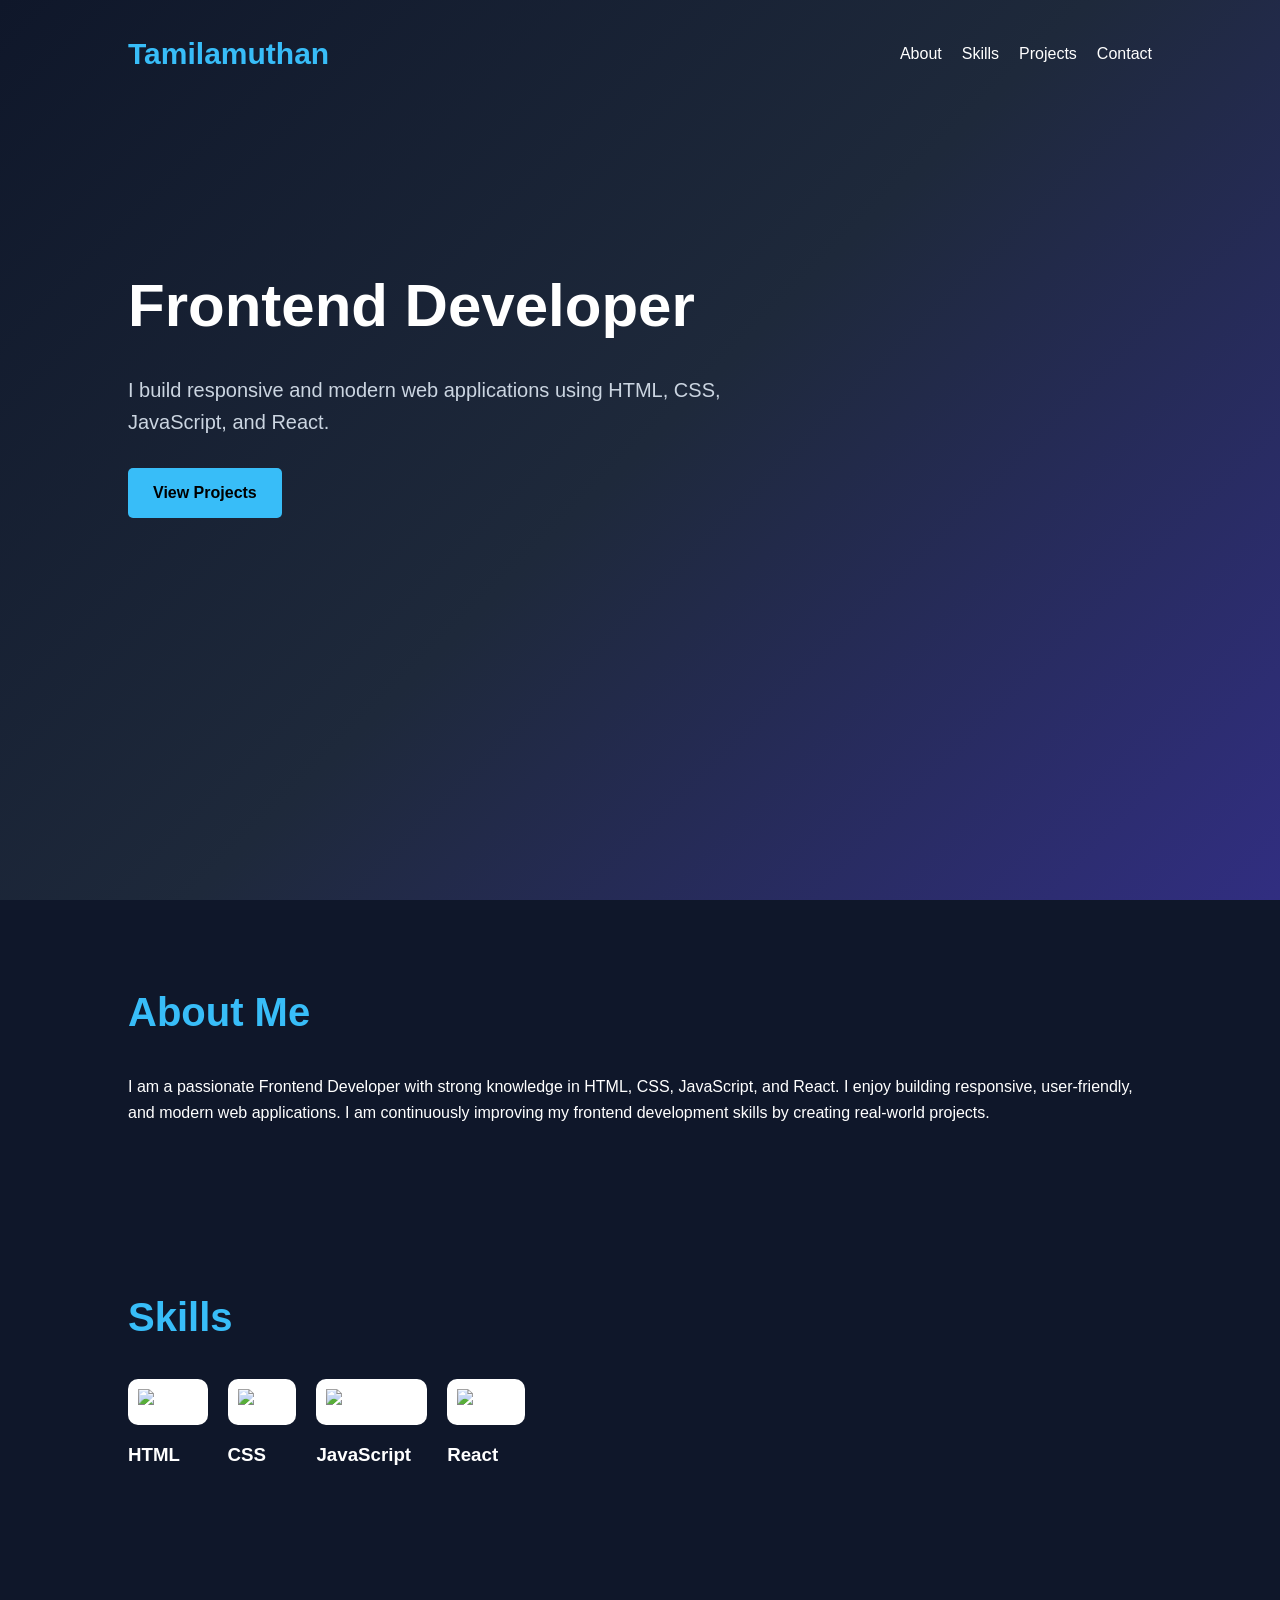
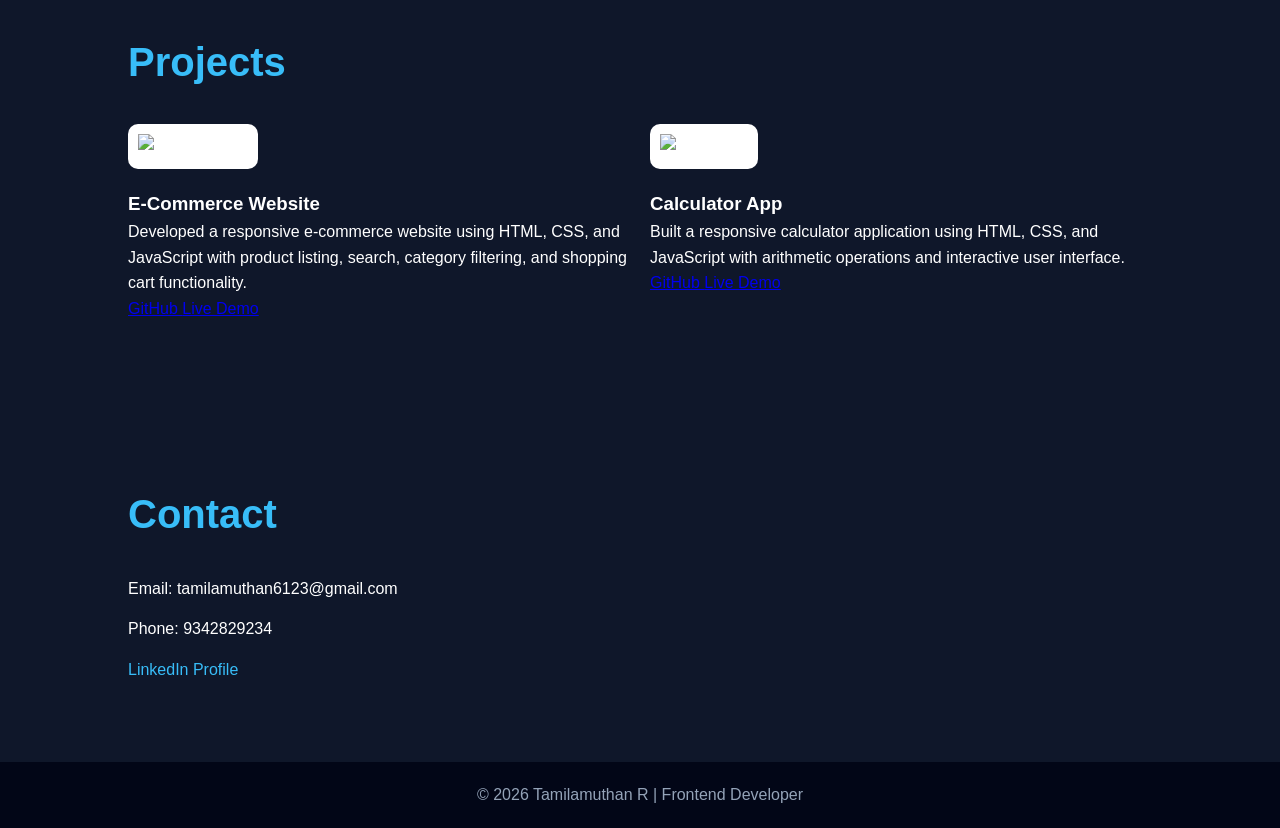
==== index.html @ c472a13f "Rename portfolio.html to index.html" ====
<!DOCTYPE html>
<html lang="en">

<head>
    <meta charset="UTF-8">
    <meta name="viewport" content="width=device-width, initial-scale=1.0">
    <title>Tamilamuthan | Frontend Developer</title>
    <link rel="stylesheet" href="portfolio.css">
</head>

<body>

    <header class="hero">

        <nav>

            <h2 class="logo">Tamilamuthan</h2>

            <ul>
                <li><a href="#about">About</a></li>
                <li><a href="#skills">Skills</a></li>
                <li><a href="#projects">Projects</a></li>
                <li><a href="#contact">Contact</a></li>
            </ul>

        </nav>

        <div class="hero-content">

            <h1>Frontend Developer</h1>

            <p>
                I build responsive and modern web applications using
                HTML, CSS, JavaScript, and React.
            </p>

            <a href="#projects" class="btn">
                View Projects
            </a>

        </div>

    </header>

    <section id="about" class="section">

        <h2>About Me</h2>

        <p>
            I am a passionate Frontend Developer with strong knowledge
            in HTML, CSS, JavaScript, and React. I enjoy building
            responsive, user-friendly, and modern web applications.
            I am continuously improving my frontend development skills
            by creating real-world projects.
        </p>

    </section>

    <section id="skills" class="section">

        <h2>Skills</h2>

        <div class="skills-container">

            <div class="skill-card">
                <img src="./Image/HTML.jpg" alt="HTML">
                <h3>HTML</h3>
            </div>

            <div class="skill-card">
                <img src="./Image/CSS.jpg" alt="CSS">
                <h3>CSS</h3>
            </div>

            <div class="skill-card">
                <img src="./Image/JavaScript.jpg" alt="JavaScript">
                <h3>JavaScript</h3>
            </div>

            <div class="skill-card">
                <img src="./Image/React.jpg" alt="React">
                <h3>React</h3>
            </div>

        </div>

    </section>

    <section id="projects" class="section">

        <h2>Projects</h2>

        <div class="project-container">

            <div class="project-card">

                <img src="./Image/ecommerce.jpg" alt="E-Commerce">

                <h3>E-Commerce Website</h3>

                <p>
                    Developed a responsive e-commerce website using
                    HTML, CSS, and JavaScript with product listing,
                    search, category filtering, and shopping cart functionality.
                </p>

                <div class="project-links">

                    <a href="https://github.com/Tamilamuthan-code/ecommerce-project.git" target="_blank">
                        GitHub
                    </a>

                    <a href="https://ecommerce-project-2026.netlify.app" target="_blank">
                        Live Demo
                    </a>

                </div>

            </div>

            <div class="project-card">

                <img src="./Image/calculator.jpg" alt="Calculator">

                <h3>Calculator App</h3>

                <p>
                    Built a responsive calculator application using
                    HTML, CSS, and JavaScript with arithmetic operations
                    and interactive user interface.
                </p>

                <div class="project-links">

                    <a href="https://github.com/Tamilamuthan-code/calculator-app.git" target="_blank">
                        GitHub
                    </a>

                    <a href="https://calculator-project-2026.netlify.app" target="_blank">
                        Live Demo
                    </a>

                </div>

            </div>

        </div>

    </section>

    <section id="contact" class="section">

        <h2>Contact</h2>

        <div class="contact-container">

            <p>Email: tamilamuthan6123@gmail.com</p>

            <p>Phone: 9342829234</p>

            <a href="https://www.linkedin.com/in/tamilamuthan-r-a34b063ab?utm_source=share_via&utm_content=profile&utm_medium=member_android"
                target="_blank">
                LinkedIn Profile
            </a>

        </div>

    </section>

    <footer>

        <p>
            © 2026 Tamilamuthan R | Frontend Developer
        </p>

    </footer>

    <script src="portfolio.js"></script>

</body>

</html>
---- portfolio.css ----
*{
    margin: 0;
    padding: 0;
    box-sizing: border-box;
}

html{
    scroll-behavior: smooth;
}

body{
    font-family: Arial, Helvetica, sans-serif;
    background: #0f172a;
    color: white;
    line-height: 1.6;
}

.hero{
    min-height: 100vh;
    background: linear-gradient(135deg,#0f172a,#1e293b,#312e81);
    padding: 30px 10%;
}

nav{
    display: flex;
    justify-content: space-between;
    align-items: center;
}

.logo{
    font-size: 30px;
    color: #38bdf8;
}

nav ul{
    display: flex;
    gap: 20px;
    list-style: none;
}

nav ul li a{
    color: white;
    text-decoration: none;
    transition: 0.3s;
}

nav ul li a:hover{
    color: #38bdf8;
}

.hero-content{
    margin-top: 180px;
    max-width: 600px;
}

.hero-content h1{
    font-size: 60px;
    margin-bottom: 20px;
}

.hero-content p{
    font-size: 20px;
    margin-bottom: 30px;
    color: #cbd5e1;
}

.btn{
    display: inline-block;
    padding: 12px 25px;
    background: #38bdf8;
    color: black;
    text-decoration: none;
    border-radius: 5px;
    font-weight: bold;
    transition: 0.3s;
}

.btn:hover{
    transform: scale(1.05);
}

.section{
    padding: 80px 10%;
}

.section h2{
    font-size: 40px;
    margin-bottom: 30px;
    color: #38bdf8;
}

.skills-container{
    display: flex;
    flex-wrap: wrap;
    gap: 20px;
}

.skill-card img{
    width: 100%;
    height: 250px;
    object-fit: contain;
    background: white;
    border-radius: 10px;
    margin-bottom: 15px;
    padding: 10px;
}

.skill-card:hover{
    transform: translateY(-5px);
}

.project-container{
    display: grid;
    grid-template-columns: repeat(auto-fit,minmax(300px,1fr));
    gap: 20px;
}

.project-card img{
    width: 100%;
    height: 220px;
    object-fit: contain;
    background: white;
    border-radius: 10px;
    margin-bottom: 20px;
    padding: 10px;
}
.project-card:hover{
    transform: translateY(5px);
}

.contact-container{
    display: flex;
    flex-direction: column;
    gap: 15px;
}

.contact-container a{
    color: #38bdf8;
    text-decoration: none;
}

footer{
    text-align: center;
    padding: 20px;
    background: #020617;
    color: #94a3b8;
}

@media(max-width:768px){

    nav{
        flex-direction: column;
        gap: 20px;
    }

    .hero-content{
        margin-top: 120px;
    }

    .hero-content h1{
        font-size: 40px;
    }

    .hero-content p{
        font-size: 18px;
    }
}
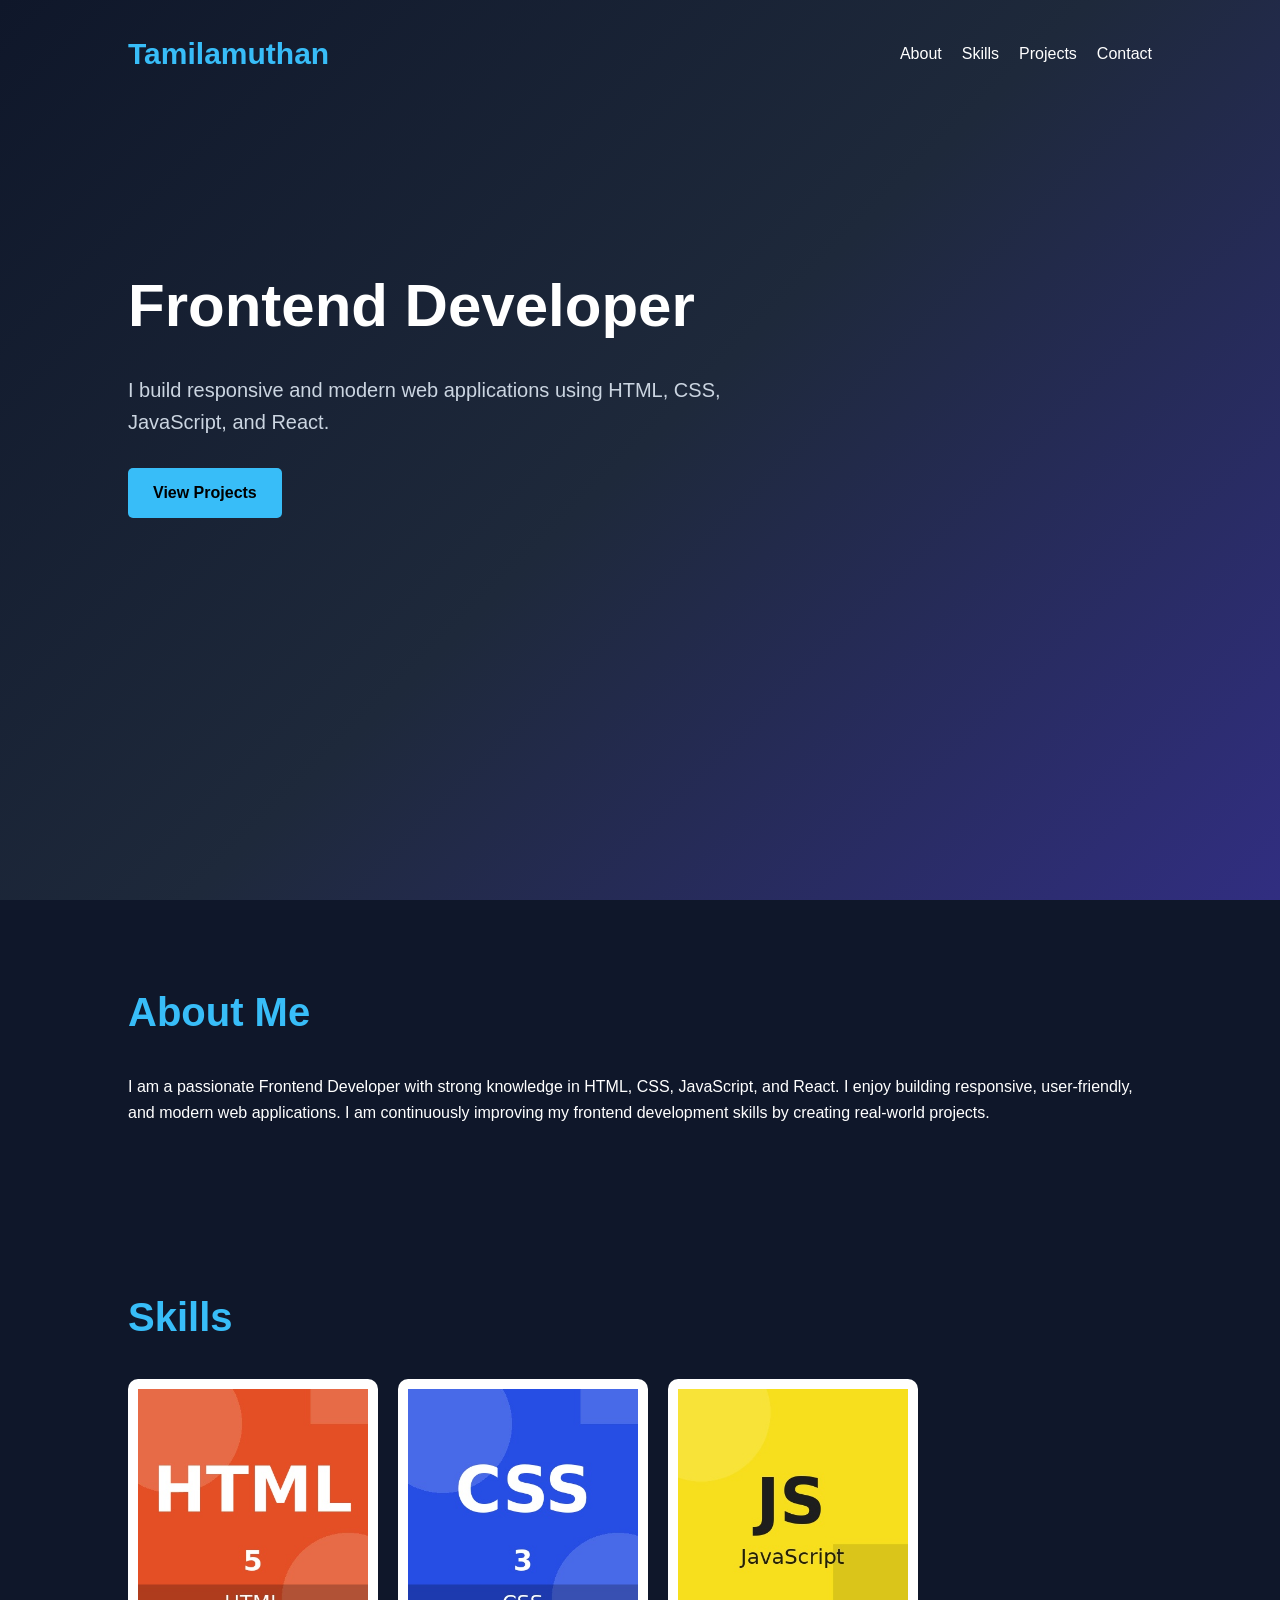
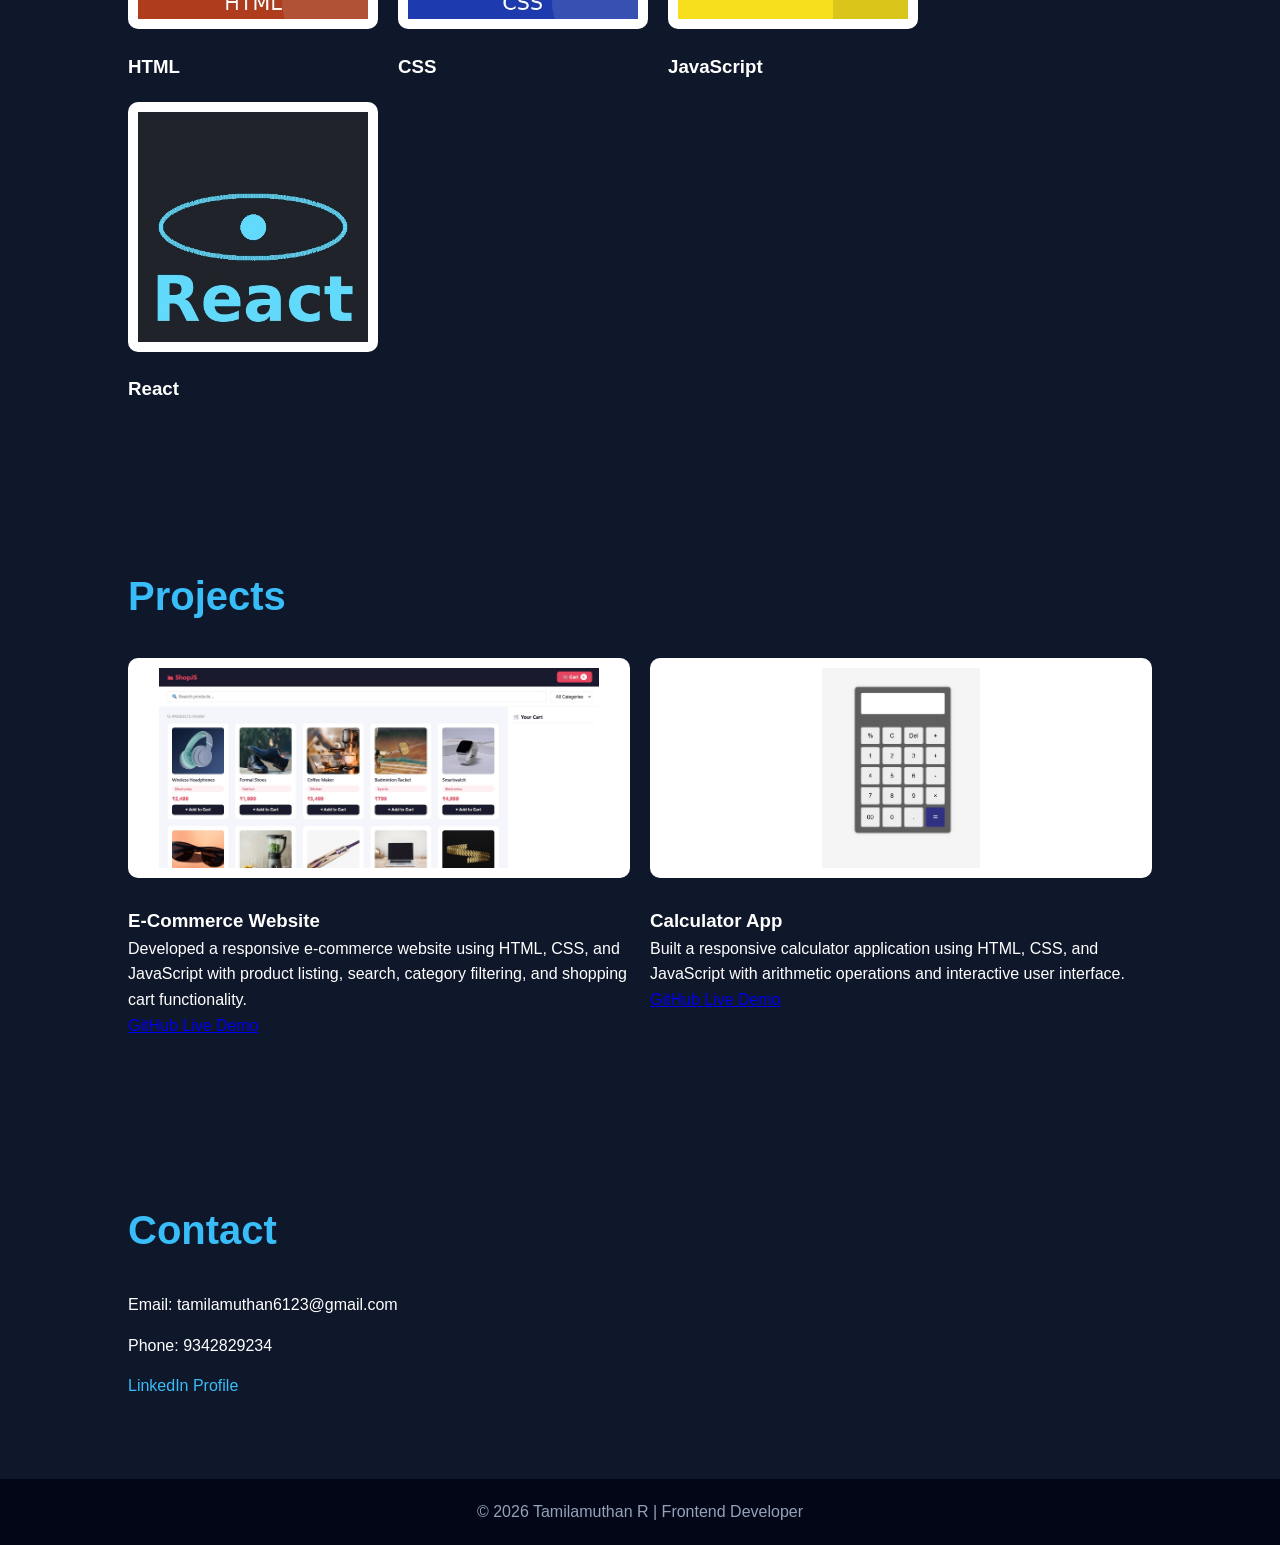
==== commit 036696de: "Update index.html" ====
--- a/index.html
+++ b/index.html
@@ -5,7 +5,7 @@
     <meta charset="UTF-8">
     <meta name="viewport" content="width=device-width, initial-scale=1.0">
     <title>Tamilamuthan | Frontend Developer</title>
-    <link rel="stylesheet" href="portfolio.css">
+    <link rel="stylesheet" href="style.css">
 </head>
 
 <body>
@@ -63,24 +63,24 @@
         <div class="skills-container">
 
             <div class="skill-card">
-                <img src="./Image/HTML.jpg" alt="HTML">
-                <h3>HTML</h3>
-            </div>
+    <img src="HTML.jpg" alt="HTML">
+    <h3>HTML</h3>
+</div>
 
-            <div class="skill-card">
-                <img src="./Image/CSS.jpg" alt="CSS">
-                <h3>CSS</h3>
-            </div>
+<div class="skill-card">
+    <img src="CSS.jpg" alt="CSS">
+    <h3>CSS</h3>
+</div>
 
-            <div class="skill-card">
-                <img src="./Image/JavaScript.jpg" alt="JavaScript">
-                <h3>JavaScript</h3>
-            </div>
+<div class="skill-card">
+    <img src="JavaScript.jpg" alt="JavaScript">
+    <h3>JavaScript</h3>
+</div>
 
-            <div class="skill-card">
-                <img src="./Image/React.jpg" alt="React">
-                <h3>React</h3>
-            </div>
+<div class="skill-card">
+    <img src="React.jpg" alt="React">
+    <h3>React</h3>
+</div>
 
         </div>
 
@@ -92,57 +92,57 @@
 
         <div class="project-container">
 
-            <div class="project-card">
+           <div class="project-card">
 
-                <img src="./Image/ecommerce.jpg" alt="E-Commerce">
+    <img src="ecommerce.jpg" alt="E-Commerce">
 
-                <h3>E-Commerce Website</h3>
+    <h3>E-Commerce Website</h3>
 
-                <p>
-                    Developed a responsive e-commerce website using
-                    HTML, CSS, and JavaScript with product listing,
-                    search, category filtering, and shopping cart functionality.
-                </p>
+    <p>
+        Developed a responsive e-commerce website using
+        HTML, CSS, and JavaScript with product listing,
+        search, category filtering, and shopping cart functionality.
+    </p>
 
-                <div class="project-links">
+    <div class="project-links">
 
-                    <a href="https://github.com/Tamilamuthan-code/ecommerce-project.git" target="_blank">
-                        GitHub
-                    </a>
+        <a href="https://github.com/Tamilamuthan-code/ecommerce-project.git" target="_blank">
+            GitHub
+        </a>
 
-                    <a href="https://ecommerce-project-2026.netlify.app" target="_blank">
-                        Live Demo
-                    </a>
+        <a href="https://ecommerce-project-2026.netlify.app" target="_blank">
+            Live Demo
+        </a>
 
-                </div>
+    </div>
 
-            </div>
+</div>
 
-            <div class="project-card">
+<div class="project-card">
 
-                <img src="./Image/calculator.jpg" alt="Calculator">
+    <img src="calculator.jpg" alt="Calculator">
 
-                <h3>Calculator App</h3>
+    <h3>Calculator App</h3>
 
-                <p>
-                    Built a responsive calculator application using
-                    HTML, CSS, and JavaScript with arithmetic operations
-                    and interactive user interface.
-                </p>
+    <p>
+        Built a responsive calculator application using
+        HTML, CSS, and JavaScript with arithmetic operations
+        and interactive user interface.
+    </p>
 
-                <div class="project-links">
+    <div class="project-links">
 
-                    <a href="https://github.com/Tamilamuthan-code/calculator-app.git" target="_blank">
-                        GitHub
-                    </a>
+        <a href="https://github.com/Tamilamuthan-code/calculator-app.git" target="_blank">
+            GitHub
+        </a>
 
-                    <a href="https://calculator-project-2026.netlify.app" target="_blank">
-                        Live Demo
-                    </a>
+        <a href="https://calculator-project-2026.netlify.app" target="_blank">
+            Live Demo
+        </a>
 
-                </div>
+    </div>
 
-            </div>
+</div>
 
         </div>
 
@@ -175,7 +175,7 @@
 
     </footer>
 
-    <script src="portfolio.js"></script>
+    <script src="script.js"></script>
 
 </body>
 
--- a/style.css
+++ b/style.css
@@ -0,0 +1,167 @@
+*{
+    margin: 0;
+    padding: 0;
+    box-sizing: border-box;
+}
+
+html{
+    scroll-behavior: smooth;
+}
+
+body{
+    font-family: Arial, Helvetica, sans-serif;
+    background: #0f172a;
+    color: white;
+    line-height: 1.6;
+}
+
+.hero{
+    min-height: 100vh;
+    background: linear-gradient(135deg,#0f172a,#1e293b,#312e81);
+    padding: 30px 10%;
+}
+
+nav{
+    display: flex;
+    justify-content: space-between;
+    align-items: center;
+}
+
+.logo{
+    font-size: 30px;
+    color: #38bdf8;
+}
+
+nav ul{
+    display: flex;
+    gap: 20px;
+    list-style: none;
+}
+
+nav ul li a{
+    color: white;
+    text-decoration: none;
+    transition: 0.3s;
+}
+
+nav ul li a:hover{
+    color: #38bdf8;
+}
+
+.hero-content{
+    margin-top: 180px;
+    max-width: 600px;
+}
+
+.hero-content h1{
+    font-size: 60px;
+    margin-bottom: 20px;
+}
+
+.hero-content p{
+    font-size: 20px;
+    margin-bottom: 30px;
+    color: #cbd5e1;
+}
+
+.btn{
+    display: inline-block;
+    padding: 12px 25px;
+    background: #38bdf8;
+    color: black;
+    text-decoration: none;
+    border-radius: 5px;
+    font-weight: bold;
+    transition: 0.3s;
+}
+
+.btn:hover{
+    transform: scale(1.05);
+}
+
+.section{
+    padding: 80px 10%;
+}
+
+.section h2{
+    font-size: 40px;
+    margin-bottom: 30px;
+    color: #38bdf8;
+}
+
+.skills-container{
+    display: flex;
+    flex-wrap: wrap;
+    gap: 20px;
+}
+
+.skill-card img{
+    width: 100%;
+    height: 250px;
+    object-fit: contain;
+    background: white;
+    border-radius: 10px;
+    margin-bottom: 15px;
+    padding: 10px;
+}
+
+.skill-card:hover{
+    transform: translateY(-5px);
+}
+
+.project-container{
+    display: grid;
+    grid-template-columns: repeat(auto-fit,minmax(300px,1fr));
+    gap: 20px;
+}
+
+.project-card img{
+    width: 100%;
+    height: 220px;
+    object-fit: contain;
+    background: white;
+    border-radius: 10px;
+    margin-bottom: 20px;
+    padding: 10px;
+}
+.project-card:hover{
+    transform: translateY(5px);
+}
+
+.contact-container{
+    display: flex;
+    flex-direction: column;
+    gap: 15px;
+}
+
+.contact-container a{
+    color: #38bdf8;
+    text-decoration: none;
+}
+
+footer{
+    text-align: center;
+    padding: 20px;
+    background: #020617;
+    color: #94a3b8;
+}
+
+@media(max-width:768px){
+
+    nav{
+        flex-direction: column;
+        gap: 20px;
+    }
+
+    .hero-content{
+        margin-top: 120px;
+    }
+
+    .hero-content h1{
+        font-size: 40px;
+    }
+
+    .hero-content p{
+        font-size: 18px;
+    }
+}
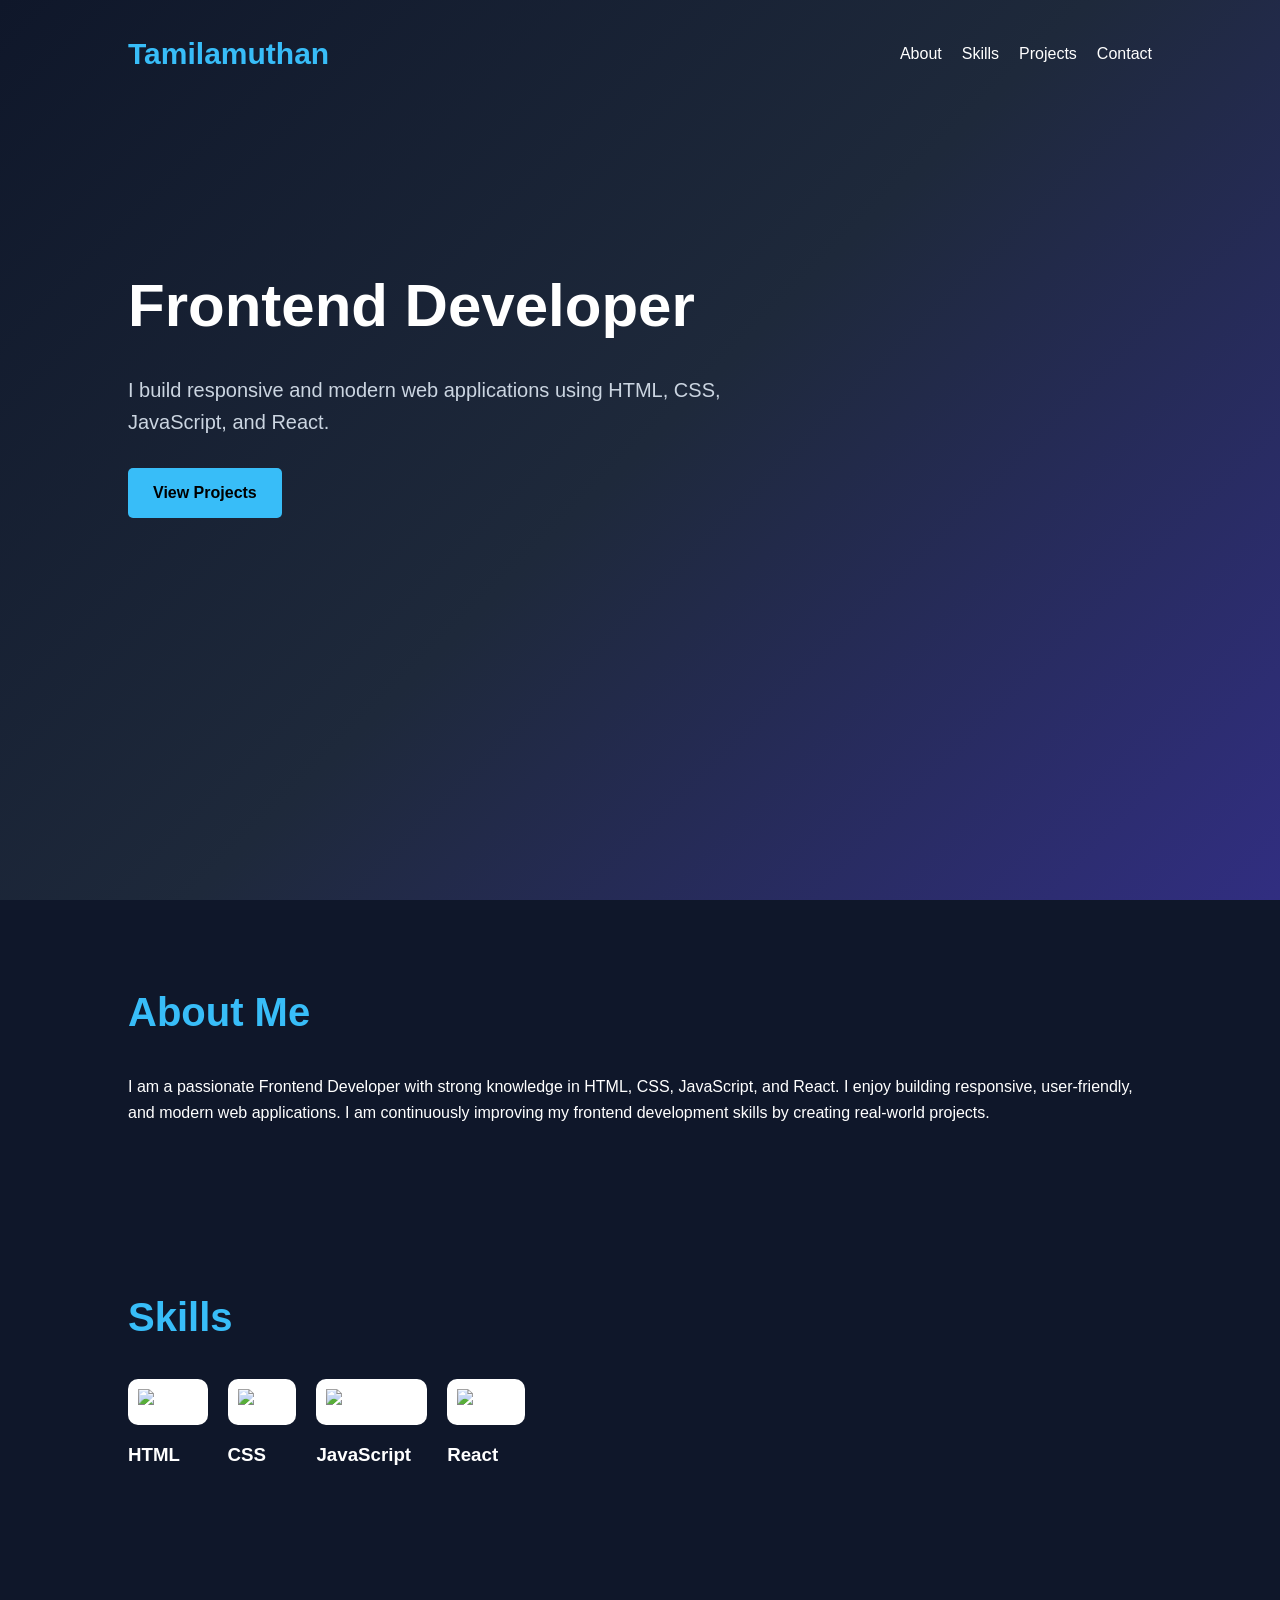
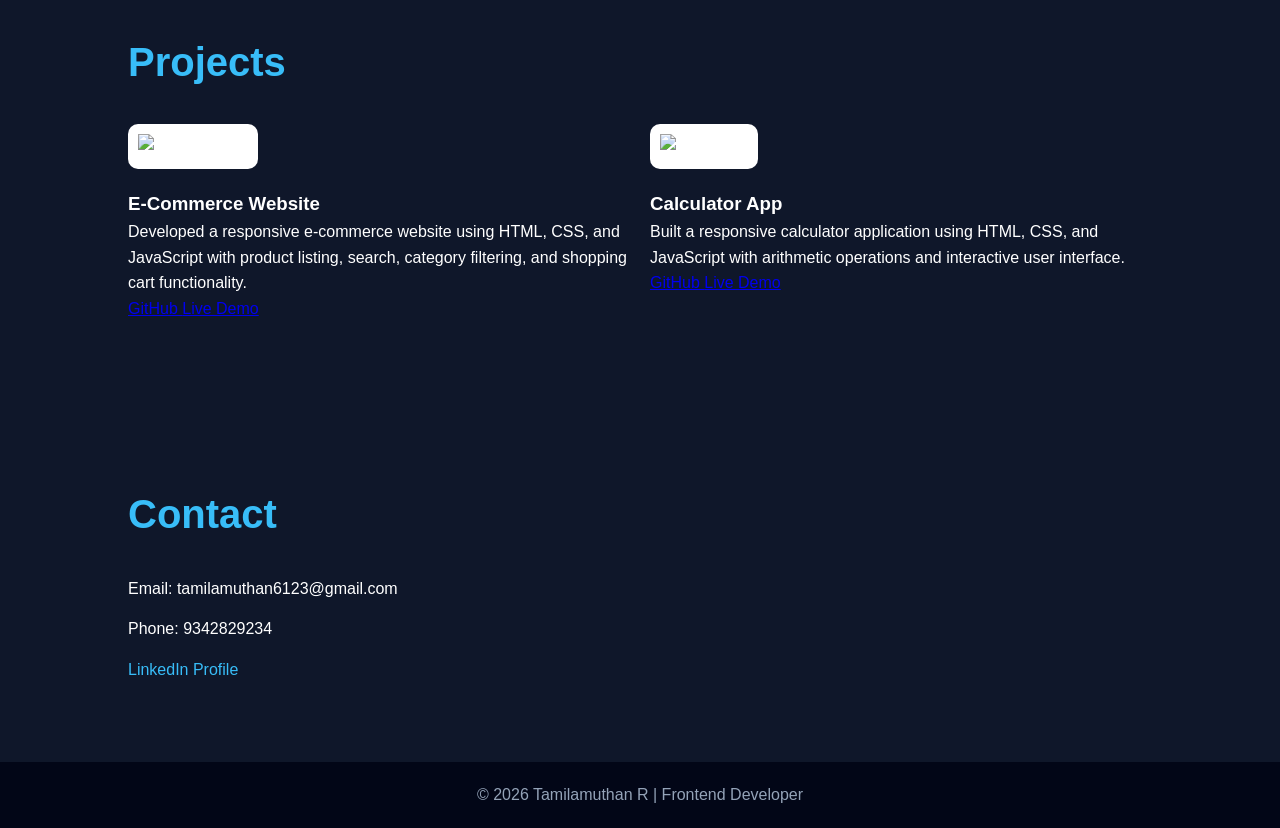
==== commit 467ebf36: "Update index.html" ====
--- a/index.html
+++ b/index.html
@@ -62,25 +62,25 @@
 
         <div class="skills-container">
 
-            <div class="skill-card">
-    <img src="HTML.jpg" alt="HTML">
-    <h3>HTML</h3>
-</div>
+        <div class="skill-card">
+        <img src="Image/HTML.jpg" alt="HTML">
+        <h3>HTML</h3>
+        </div>
 
-<div class="skill-card">
-    <img src="CSS.jpg" alt="CSS">
-    <h3>CSS</h3>
-</div>
+        <div class="skill-card">
+        <img src="Image/CSS.jpg" alt="CSS">
+        <h3>CSS</h3>
+        </div>
 
-<div class="skill-card">
-    <img src="JavaScript.jpg" alt="JavaScript">
-    <h3>JavaScript</h3>
-</div>
+        <div class="skill-card">
+        <img src="Image/JavaScript.jpg" alt="JavaScript">
+        <h3>JavaScript</h3>
+        </div>
 
-<div class="skill-card">
-    <img src="React.jpg" alt="React">
-    <h3>React</h3>
-</div>
+        <div class="skill-card">
+        <img src="Image/React.jpg" alt="React">
+        <h3>React</h3>
+        </div>
 
         </div>
 
@@ -94,7 +94,7 @@
 
            <div class="project-card">
 
-    <img src="ecommerce.jpg" alt="E-Commerce">
+    <img src="Image/ecommerce.jpg" alt="E-Commerce">
 
     <h3>E-Commerce Website</h3>
 
@@ -120,7 +120,7 @@
 
 <div class="project-card">
 
-    <img src="calculator.jpg" alt="Calculator">
+    <img src="Image/calculator.jpg" alt="Calculator">
 
     <h3>Calculator App</h3>
 
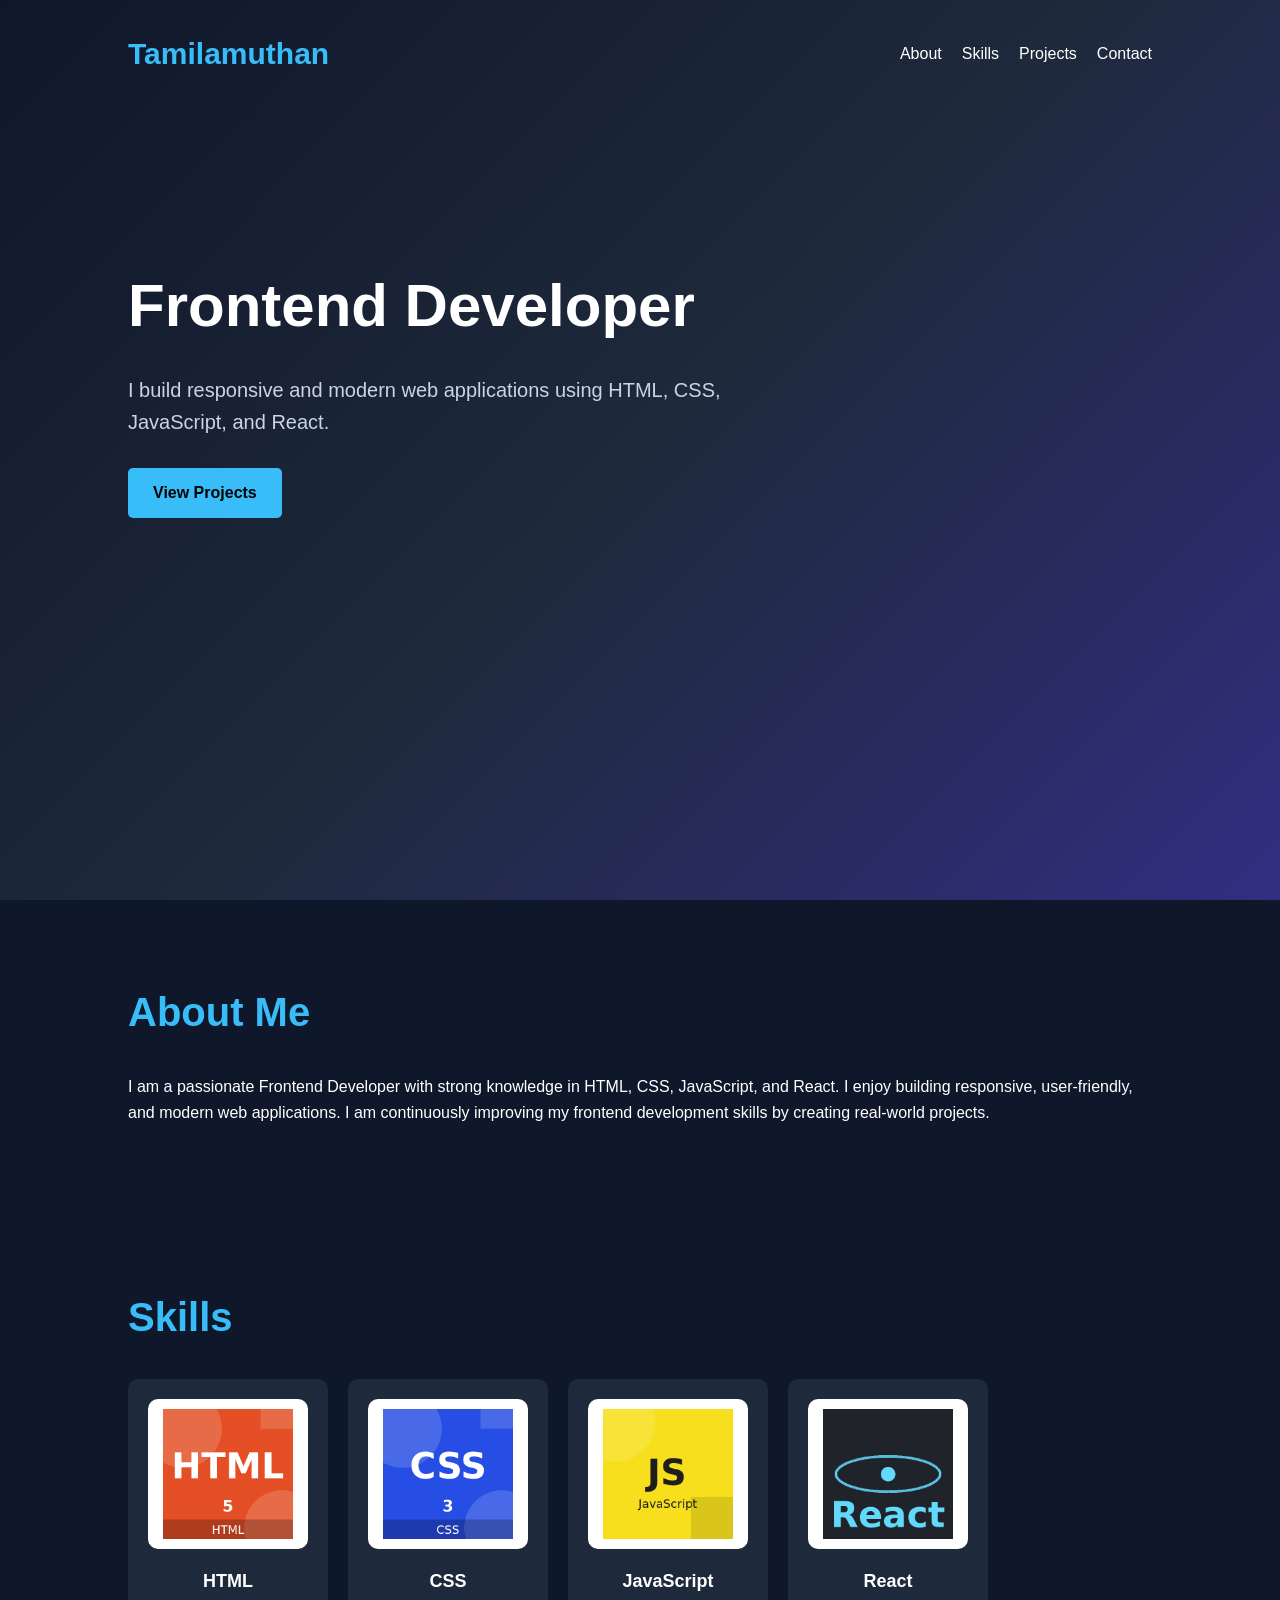
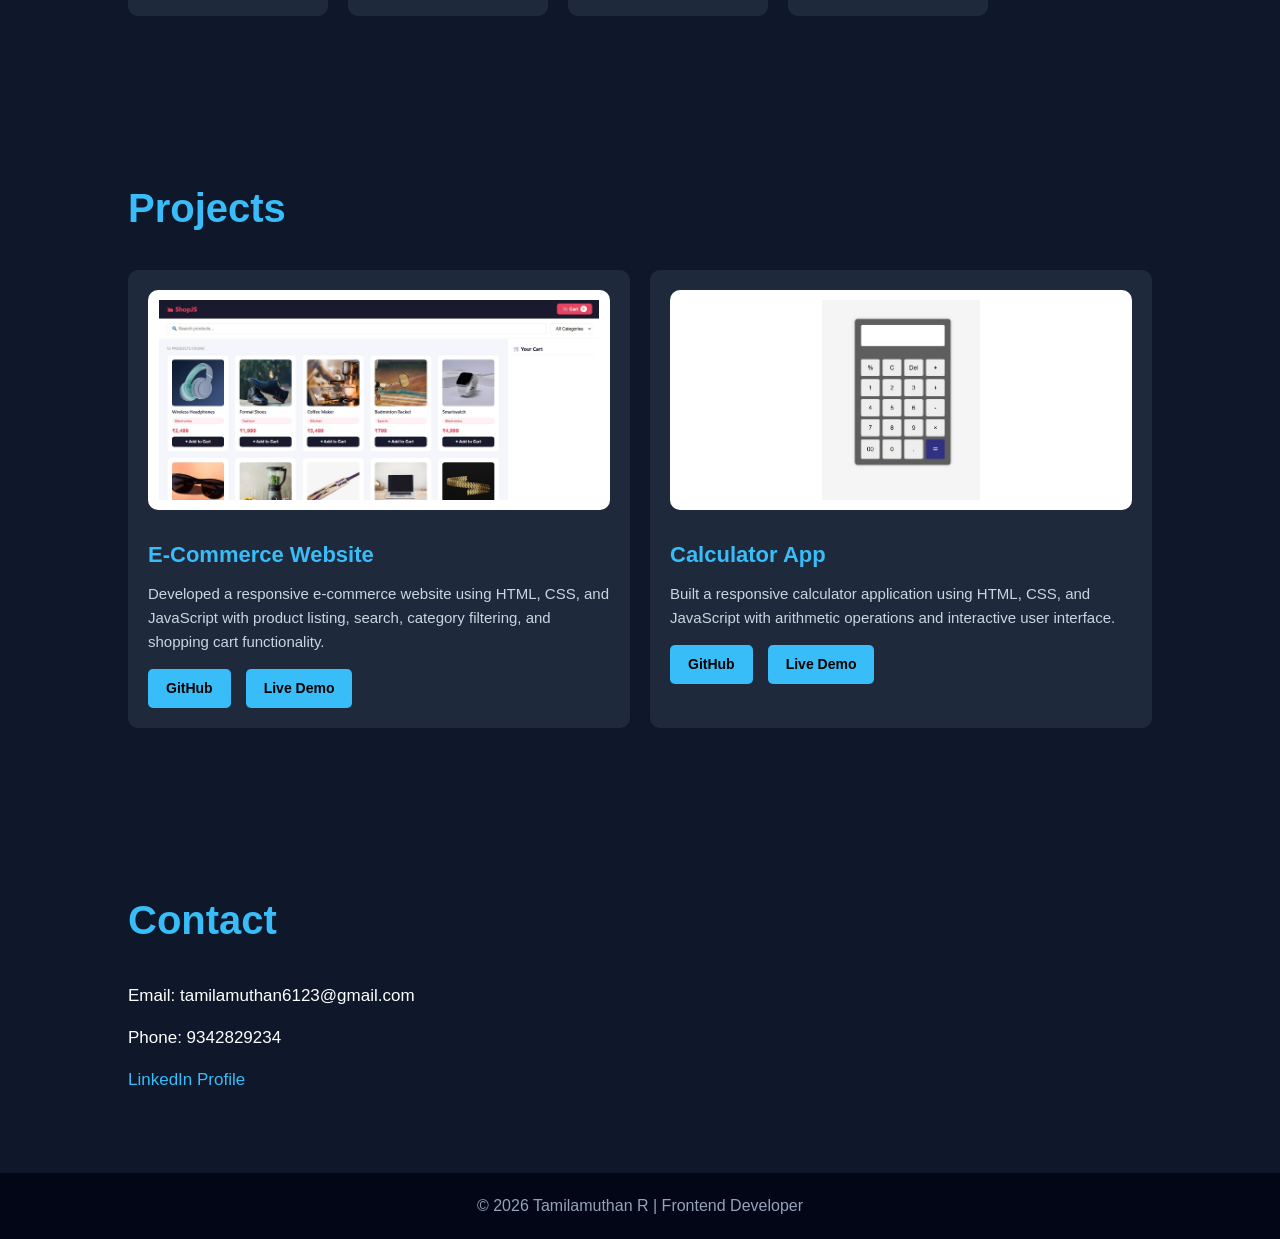
==== commit 926235f5: "Update index.html" ====
--- a/index.html
+++ b/index.html
@@ -63,22 +63,22 @@
         <div class="skills-container">
 
         <div class="skill-card">
-        <img src="Image/HTML.jpg" alt="HTML">
+        <img src="HTML.jpg" alt="HTML">
         <h3>HTML</h3>
         </div>
 
         <div class="skill-card">
-        <img src="Image/CSS.jpg" alt="CSS">
+        <img src="CSS.jpg" alt="CSS">
         <h3>CSS</h3>
         </div>
 
         <div class="skill-card">
-        <img src="Image/JavaScript.jpg" alt="JavaScript">
+        <img src="JavaScript.jpg" alt="JavaScript">
         <h3>JavaScript</h3>
         </div>
 
         <div class="skill-card">
-        <img src="Image/React.jpg" alt="React">
+        <img src="React.jpg" alt="React">
         <h3>React</h3>
         </div>
 
@@ -94,7 +94,7 @@
 
            <div class="project-card">
 
-    <img src="Image/ecommerce.jpg" alt="E-Commerce">
+    <img src="ecommerce.jpg" alt="E-Commerce">
 
     <h3>E-Commerce Website</h3>
 
@@ -120,7 +120,7 @@
 
 <div class="project-card">
 
-    <img src="Image/calculator.jpg" alt="Calculator">
+    <img src="calculator.jpg" alt="Calculator">
 
     <h3>Calculator App</h3>
 
--- a/style.css
+++ b/style.css
@@ -1,70 +1,70 @@
-*{
+* {
     margin: 0;
     padding: 0;
     box-sizing: border-box;
 }
 
-html{
+html {
     scroll-behavior: smooth;
 }
 
-body{
+body {
     font-family: Arial, Helvetica, sans-serif;
     background: #0f172a;
     color: white;
     line-height: 1.6;
 }
 
-.hero{
+.hero {
     min-height: 100vh;
-    background: linear-gradient(135deg,#0f172a,#1e293b,#312e81);
+    background: linear-gradient(135deg, #0f172a, #1e293b, #312e81);
     padding: 30px 10%;
 }
 
-nav{
+nav {
     display: flex;
     justify-content: space-between;
     align-items: center;
 }
 
-.logo{
+.logo {
     font-size: 30px;
     color: #38bdf8;
 }
 
-nav ul{
+nav ul {
     display: flex;
     gap: 20px;
     list-style: none;
 }
 
-nav ul li a{
+nav ul li a {
     color: white;
     text-decoration: none;
     transition: 0.3s;
 }
 
-nav ul li a:hover{
-    color: #38bdf8;
-}
-
-.hero-content{
+nav ul li a:hover {
+    color: #38bdf8;
+}
+
+.hero-content {
     margin-top: 180px;
     max-width: 600px;
 }
 
-.hero-content h1{
+.hero-content h1 {
     font-size: 60px;
     margin-bottom: 20px;
 }
 
-.hero-content p{
+.hero-content p {
     font-size: 20px;
     margin-bottom: 30px;
     color: #cbd5e1;
 }
 
-.btn{
+.btn {
     display: inline-block;
     padding: 12px 25px;
     background: #38bdf8;
@@ -75,47 +75,82 @@
     transition: 0.3s;
 }
 
-.btn:hover{
+.btn:hover {
     transform: scale(1.05);
 }
 
-.section{
+.section {
     padding: 80px 10%;
 }
 
-.section h2{
+.section h2 {
     font-size: 40px;
     margin-bottom: 30px;
     color: #38bdf8;
 }
 
-.skills-container{
+.skills-container {
     display: flex;
     flex-wrap: wrap;
     gap: 20px;
 }
 
-.skill-card img{
+.skill-card {
+    background: #1e293b;
+    border-radius: 10px;
+    padding: 20px;
+    width: 200px;
+    text-align: center;
+    transition: transform 0.3s;
+    cursor: pointer;
+}
+
+.skill-card h3 {
+    margin-top: 10px;
+    font-size: 18px;
+    color: white;
+}
+
+.skill-card img {
     width: 100%;
-    height: 250px;
+    height: 150px;
     object-fit: contain;
     background: white;
     border-radius: 10px;
+    padding: 10px;
+}
+
+.skill-card:hover {
+    transform: translateY(-5px);
+}
+
+.project-container {
+    display: grid;
+    grid-template-columns: repeat(auto-fit, minmax(300px, 1fr));
+    gap: 20px;
+}
+
+.project-card {
+    background: #1e293b;
+    border-radius: 10px;
+    padding: 20px;
+    transition: transform 0.3s;
+    cursor: pointer;
+}
+
+.project-card h3 {
+    font-size: 22px;
+    margin-bottom: 10px;
+    color: #38bdf8;
+}
+
+.project-card p {
+    color: #cbd5e1;
     margin-bottom: 15px;
-    padding: 10px;
-}
-
-.skill-card:hover{
-    transform: translateY(-5px);
-}
-
-.project-container{
-    display: grid;
-    grid-template-columns: repeat(auto-fit,minmax(300px,1fr));
-    gap: 20px;
-}
-
-.project-card img{
+    font-size: 15px;
+}
+
+.project-card img {
     width: 100%;
     height: 220px;
     object-fit: contain;
@@ -124,44 +159,81 @@
     margin-bottom: 20px;
     padding: 10px;
 }
-.project-card:hover{
-    transform: translateY(5px);
-}
-
-.contact-container{
+
+.project-card:hover {
+    transform: translateY(-5px);
+}
+
+.project-links {
+    display: flex;
+    gap: 15px;
+}
+
+.project-links a {
+    display: inline-block;
+    padding: 8px 18px;
+    background: #38bdf8;
+    color: black;
+    text-decoration: none;
+    border-radius: 5px;
+    font-weight: bold;
+    font-size: 14px;
+    transition: 0.3s;
+}
+
+.project-links a:hover {
+    transform: scale(1.05);
+    background: #7dd3fc;
+}
+
+.contact-container {
     display: flex;
     flex-direction: column;
     gap: 15px;
-}
-
-.contact-container a{
-    color: #38bdf8;
-    text-decoration: none;
-}
-
-footer{
+    font-size: 17px;
+}
+
+.contact-container a {
+    color: #38bdf8;
+    text-decoration: none;
+    width: fit-content;
+}
+
+.contact-container a:hover {
+    text-decoration: underline;
+}
+
+footer {
     text-align: center;
     padding: 20px;
     background: #020617;
     color: #94a3b8;
 }
 
-@media(max-width:768px){
-
-    nav{
+@media (max-width: 768px) {
+
+    nav {
         flex-direction: column;
         gap: 20px;
     }
 
-    .hero-content{
+    .hero-content {
         margin-top: 120px;
     }
 
-    .hero-content h1{
+    .hero-content h1 {
         font-size: 40px;
     }
 
-    .hero-content p{
+    .hero-content p {
         font-size: 18px;
     }
-}
+
+    .skills-container {
+        justify-content: center;
+    }
+
+    .skill-card {
+        width: 160px;
+    }
+}
